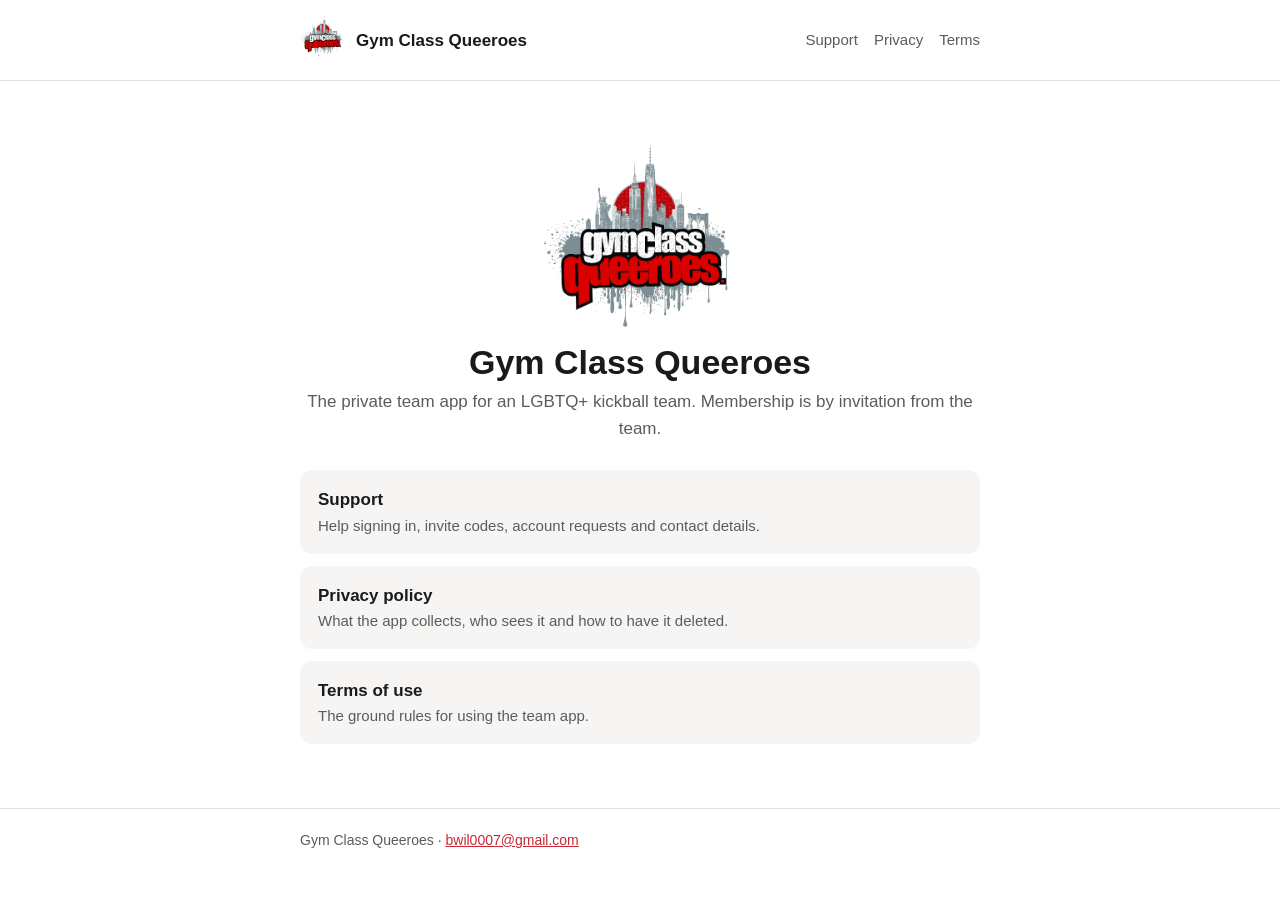
==== index.html @ 1c6af0f9 "Privacy, terms and support pages for the Gym Class Queeroes app Co-Authored-By: Claude Opus 5.5 <nor" ====
<!doctype html>
<html lang="en">
<head>
  <meta charset="utf-8">
  <meta name="viewport" content="width=device-width, initial-scale=1">
  <title>Gym Class Queeroes</title>
  <meta name="description" content="The team app for Gym Class Queeroes, an LGBTQ+ kickball team.">
  <link rel="icon" href="/logo.png">
  <link rel="stylesheet" href="/style.css">
</head>
<body>
  <header><div class="wrap">
    <a class="home" href="/"><img src="/logo.png" alt=""></a>
    <a class="home" href="/">Gym Class Queeroes</a>
    <nav><a href="/support/">Support</a><a href="/privacy/">Privacy</a><a href="/terms/">Terms</a></nav>
  </div></header>
  <main><div class="wrap hero">
    <img src="/logo.png" alt="Gym Class Queeroes logo">
    <h1>Gym Class Queeroes</h1>
    <p class="updated">The private team app for an LGBTQ+ kickball team. Membership is by invitation from the team.</p>
    <div class="cards" style="text-align:left">
      <a href="/support/">Support<span>Help signing in, invite codes, account requests and contact details.</span></a>
      <a href="/privacy/">Privacy policy<span>What the app collects, who sees it and how to have it deleted.</span></a>
      <a href="/terms/">Terms of use<span>The ground rules for using the team app.</span></a>
    </div>
  </div></main>
  <footer><div class="wrap">Gym Class Queeroes · <a href="mailto:bwil0007@gmail.com">bwil0007@gmail.com</a></div></footer>
</body>
</html>
---- style.css ----
:root {
  --brand: #c72a35;
  --bg: #ffffff;
  --surface: #f6f5f4;
  --text: #1a1a1a;
  --muted: #5c5c5c;
  --line: #e4e1de;
}
@media (prefers-color-scheme: dark) {
  :root {
    --brand: #ff6b75;
    --bg: #0f0f0f;
    --surface: #1a1a1a;
    --text: #f2f2f2;
    --muted: #a8a8a8;
    --line: #2c2c2c;
  }
}
* { box-sizing: border-box; }
body {
  margin: 0;
  background: var(--bg);
  color: var(--text);
  font: 17px/1.6 -apple-system, BlinkMacSystemFont, "Segoe UI", Roboto, sans-serif;
}
header {
  border-bottom: 1px solid var(--line);
}
header .wrap {
  display: flex;
  align-items: center;
  gap: 12px;
  padding-top: 14px;
  padding-bottom: 14px;
}
header img { width: 44px; height: 44px; }
header a.home { color: var(--text); font-weight: 700; text-decoration: none; }
nav { margin-left: auto; display: flex; gap: 16px; font-size: 15px; }
nav a { color: var(--muted); text-decoration: none; }
nav a[aria-current="page"] { color: var(--brand); font-weight: 600; }
.wrap { max-width: 720px; margin: 0 auto; padding: 0 20px; }
main { padding: 32px 0 64px; }
h1 { font-size: 34px; line-height: 1.15; margin: 0 0 6px; }
h2 { font-size: 21px; margin: 36px 0 8px; }
.updated { color: var(--muted); margin: 0 0 24px; }
a { color: var(--brand); }
ul { padding-left: 22px; }
li { margin: 4px 0; }
.note {
  background: var(--surface);
  border-radius: 12px;
  padding: 14px 18px;
  margin: 20px 0;
}
.hero { text-align: center; padding-top: 24px; }
.hero img { width: 200px; height: auto; }
.cards { display: grid; gap: 12px; margin-top: 28px; }
.cards a {
  display: block;
  background: var(--surface);
  border-radius: 12px;
  padding: 16px 18px;
  color: var(--text);
  text-decoration: none;
  font-weight: 600;
}
.cards span { display: block; color: var(--muted); font-weight: 400; font-size: 15px; }
footer { border-top: 1px solid var(--line); color: var(--muted); font-size: 14px; padding: 20px 0 40px; }
@media (max-width: 520px) {
  h1 { font-size: 28px; }
  nav { gap: 12px; }
}
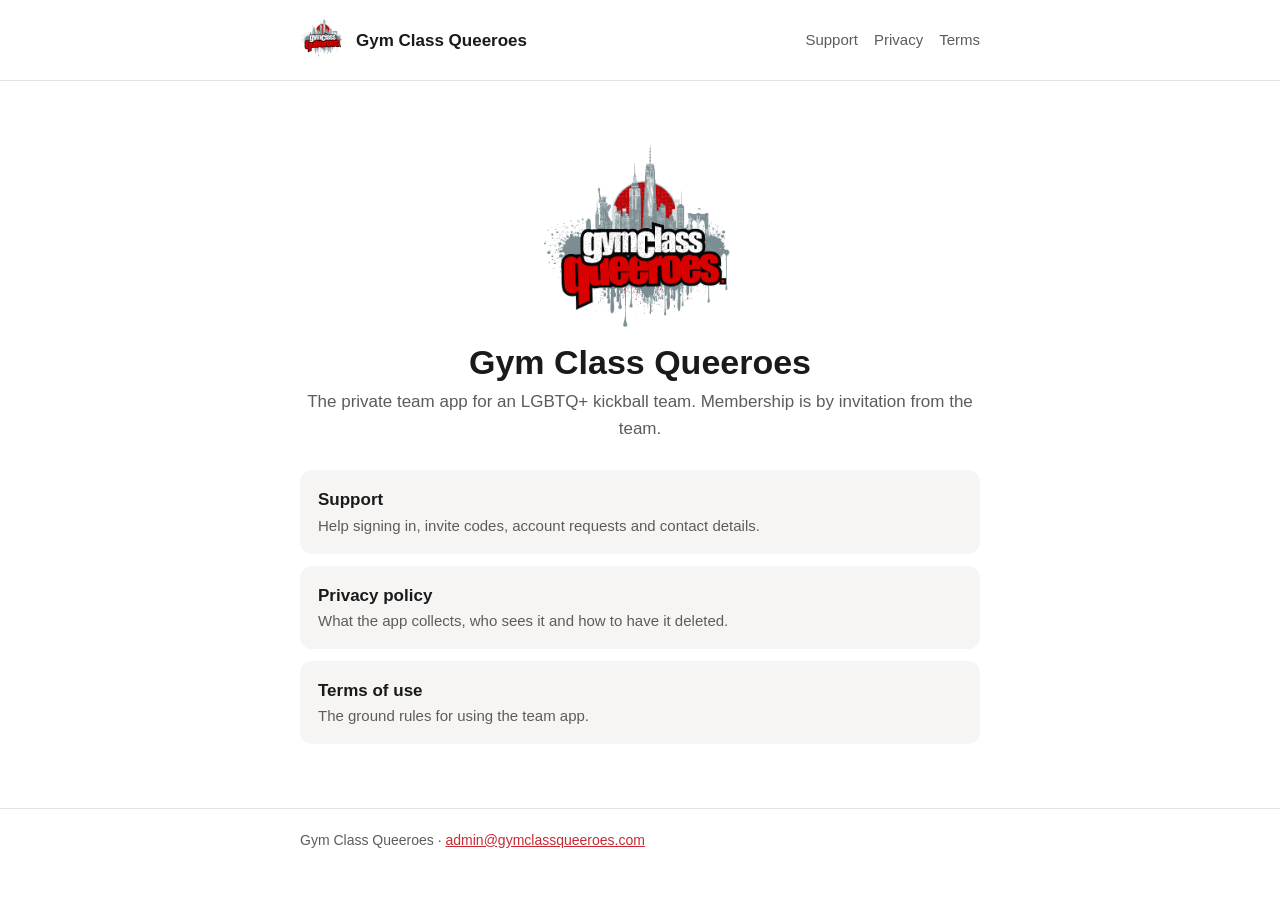
==== commit 97a368cf: "Contact the team at admin@gymclassqueeroes.com The team's own address now forwards to the admin, so " ====
--- a/index.html
+++ b/index.html
@@ -24,6 +24,6 @@
       <a href="/terms/">Terms of use<span>The ground rules for using the team app.</span></a>
     </div>
   </div></main>
-  <footer><div class="wrap">Gym Class Queeroes · <a href="mailto:bwil0007@gmail.com">bwil0007@gmail.com</a></div></footer>
+  <footer><div class="wrap">Gym Class Queeroes · <a href="mailto:admin@gymclassqueeroes.com">admin@gymclassqueeroes.com</a></div></footer>
 </body>
 </html>
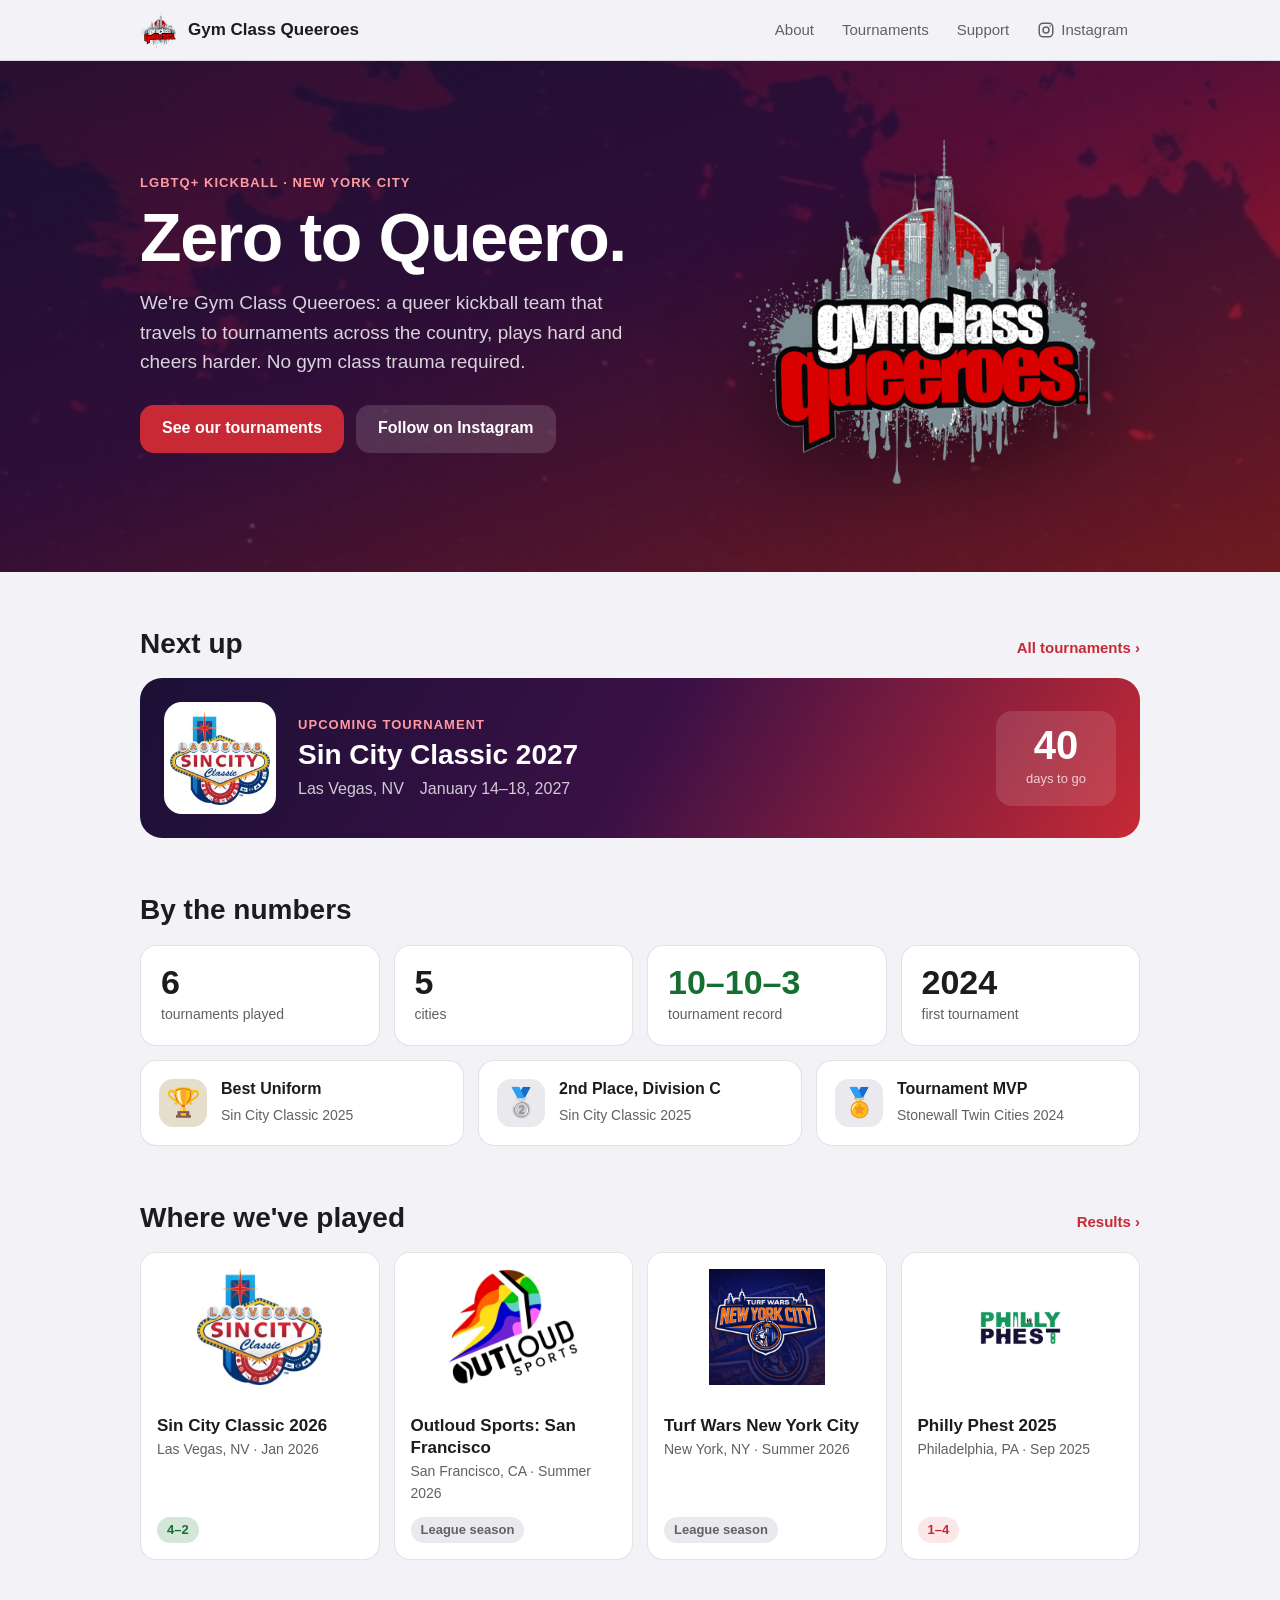
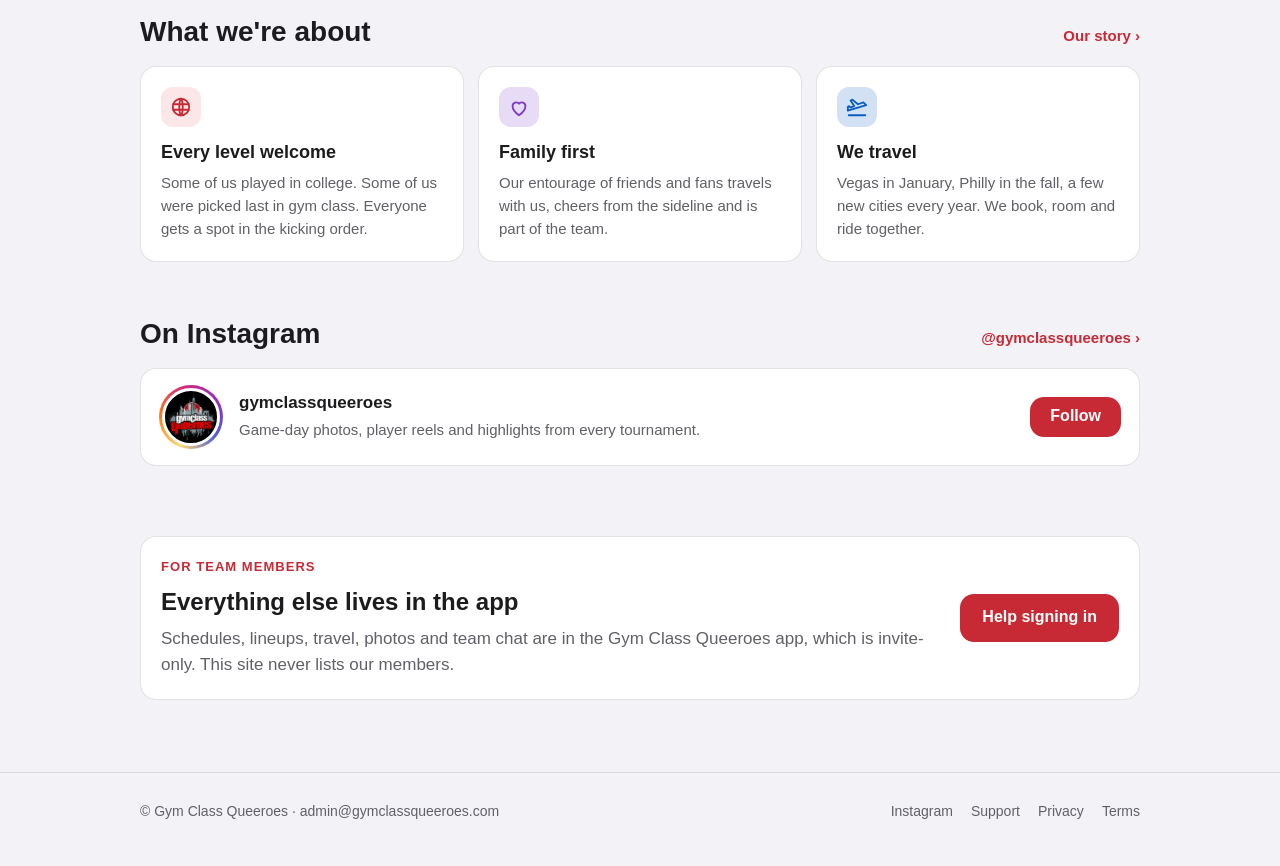
==== commit 07a61628: "Public team site: home, tournaments, about, Instagram - Home, Tournaments and About pages styled lik" ====
--- a/index.html
+++ b/index.html
@@ -4,26 +4,205 @@
   <meta charset="utf-8">
   <meta name="viewport" content="width=device-width, initial-scale=1">
   <title>Gym Class Queeroes</title>
-  <meta name="description" content="The team app for Gym Class Queeroes, an LGBTQ+ kickball team.">
+  <meta name="description" content="Gym Class Queeroes is an LGBTQ+ kickball team from New York City. Our tournaments, results and photos.">
+  <meta name="theme-color" content="#0b0b0c">
+  <meta property="og:title" content="Gym Class Queeroes">
+  <meta property="og:description" content="Gym Class Queeroes is an LGBTQ+ kickball team from New York City. Our tournaments, results and photos.">
+  <meta property="og:image" content="https://gymclassqueeroes.com/logo.png">
+  <link rel="canonical" href="https://gymclassqueeroes.com/">
   <link rel="icon" href="/logo.png">
-  <link rel="stylesheet" href="/style.css">
+  <link rel="apple-touch-icon" href="/logo.png">
+  <link rel="stylesheet" href="/style.css?v=5">
 </head>
 <body>
-  <header><div class="wrap">
-    <a class="home" href="/"><img src="/logo.png" alt=""></a>
-    <a class="home" href="/">Gym Class Queeroes</a>
-    <nav><a href="/support/">Support</a><a href="/privacy/">Privacy</a><a href="/terms/">Terms</a></nav>
+  <header class="site"><div class="wrap">
+    <a class="brand" href="/"><img src="/assets/logo-mark.png" alt=""><span>Gym Class Queeroes</span></a>
+    <nav class="main" aria-label="Main">
+      <a href="/about/">About</a><a href="/tournaments/">Tournaments</a><a href="/support/">Support</a><a class="ig-link" href="https://www.instagram.com/gymclassqueeroes/" aria-label="Instagram"><svg class="ig" viewBox="0 0 24 24" fill="none" stroke="currentColor" stroke-width="2" aria-hidden="true"><rect x="3" y="3" width="18" height="18" rx="5"/><circle cx="12" cy="12" r="4"/><circle cx="17.5" cy="6.5" r="1" fill="currentColor" stroke="none"/></svg><span>Instagram</span></a>
+    </nav>
   </div></header>
-  <main><div class="wrap hero">
-    <img src="/logo.png" alt="Gym Class Queeroes logo">
-    <h1>Gym Class Queeroes</h1>
-    <p class="updated">The private team app for an LGBTQ+ kickball team. Membership is by invitation from the team.</p>
-    <div class="cards" style="text-align:left">
-      <a href="/support/">Support<span>Help signing in, invite codes, account requests and contact details.</span></a>
-      <a href="/privacy/">Privacy policy<span>What the app collects, who sees it and how to have it deleted.</span></a>
-      <a href="/terms/">Terms of use<span>The ground rules for using the team app.</span></a>
+
+  <main>
+    <section class="hero">
+      <div class="wrap">
+        <div>
+          <div class="eyebrow">LGBTQ+ kickball · New York City</div>
+          <h1>Zero to Queero.</h1>
+          <p class="lede">We're Gym Class Queeroes: a queer kickball team that travels to tournaments across the country, plays hard and cheers harder. No gym class trauma required.</p>
+          <div class="actions">
+            <a class="btn primary" href="/tournaments/">See our tournaments</a>
+            <a class="btn ghost" href="https://www.instagram.com/gymclassqueeroes/">Follow on Instagram</a>
+          </div>
+        </div>
+        <img class="mark" src="/assets/logo-mark.png" alt="Gym Class Queeroes logo">
+      </div>
+    </section>
+
+    <div class="wrap">
+      <section class="block">
+        <div class="section-title"><h2>Next up</h2><a href="/tournaments/">All tournaments ›</a></div>
+        <a class="next-up" href="/tournaments/sin-city-classic-2027/">
+          <img class="logo" src="/assets/tournaments/sin-city-classic.jpg" alt="Sin City Classic logo">
+          <div>
+            <div class="label">Upcoming tournament</div>
+            <h3>Sin City Classic 2027</h3>
+            <div class="meta"><span>Las Vegas, NV</span><span>January 14–18, 2027</span></div>
+          </div>
+          <div class="countdown" data-start="2027-01-14"><b>51</b><span>days to go</span></div>
+        </a>
+      </section>
+
+      <section class="block">
+        <div class="section-title"><h2>By the numbers</h2></div>
+        <div class="stats">
+          <div class="stat"><b>6</b><span>tournaments played</span></div>
+          <div class="stat"><b>5</b><span>cities</span></div>
+          <div class="stat"><b class="win">10–10–3</b><span>tournament record</span></div>
+          <div class="stat"><b>2024</b><span>first tournament</span></div>
+        </div>
+        <div class="trophies">
+          <div class="trophy gold"><span class="medal">🏆</span><div><b>Best Uniform</b><span>Sin City Classic 2025</span></div></div>
+          <div class="trophy silver"><span class="medal">🥈</span><div><b>2nd Place, Division C</b><span>Sin City Classic 2025</span></div></div>
+          <div class="trophy"><span class="medal">🏅</span><div><b>Tournament MVP</b><span>Stonewall Twin Cities 2024</span></div></div>
+        </div>
+      </section>
+
+      <section class="block">
+        <div class="section-title"><h2>Where we've played</h2><a href="/tournaments/">Results ›</a></div>
+        <div class="tiles">
+          <a class="tile" href="/tournaments/sin-city-classic-2026/">
+            <div class="art"><img src="/assets/tournaments/sin-city-classic.jpg" alt=""></div>
+            <div class="body"><h3>Sin City Classic 2026</h3><span class="where">Las Vegas, NV · Jan 2026</span>
+              <div class="foot"><span class="chip good">4–2</span></div></div>
+          </a>
+          <a class="tile" href="/tournaments/outloud-sports-san-francisco/">
+            <div class="art"><img src="/assets/tournaments/outloud-sports-san-francisco.jpg" alt=""></div>
+            <div class="body"><h3>Outloud Sports: San Francisco</h3><span class="where">San Francisco, CA · Summer 2026</span>
+              <div class="foot"><span class="chip">League season</span></div></div>
+          </a>
+          <a class="tile" href="/tournaments/turf-wars-new-york-city/">
+            <div class="art"><img src="/assets/tournaments/turf-wars-new-york-city.jpg" alt=""></div>
+            <div class="body"><h3>Turf Wars New York City</h3><span class="where">New York, NY · Summer 2026</span>
+              <div class="foot"><span class="chip">League season</span></div></div>
+          </a>
+          <a class="tile" href="/tournaments/philly-phest-2025/">
+            <div class="art"><img src="/assets/tournaments/philly-phest-2025.jpg" alt=""></div>
+            <div class="body"><h3>Philly Phest 2025</h3><span class="where">Philadelphia, PA · Sep 2025</span>
+              <div class="foot"><span class="chip record">1–4</span></div></div>
+          </a>
+        </div>
+      </section>
+
+      <section class="block">
+        <div class="section-title"><h2>What we're about</h2><a href="/about/">Our story ›</a></div>
+        <div class="grid three">
+          <div class="card feature">
+            <div class="icon"><svg viewBox="0 0 24 24" fill="none" stroke="currentColor" stroke-width="2" stroke-linecap="round" stroke-linejoin="round"><circle cx="12" cy="12" r="9"/><path d="M3.5 9h17M3.5 15h17M12 3c2.5 3 2.5 15 0 18M12 3c-2.5 3-2.5 15 0 18"/></svg></div>
+            <h3>Every level welcome</h3>
+            <p>Some of us played in college. Some of us were picked last in gym class. Everyone gets a spot in the kicking order.</p>
+          </div>
+          <div class="card feature purple">
+            <div class="icon"><svg viewBox="0 0 24 24" fill="none" stroke="currentColor" stroke-width="2" stroke-linecap="round" stroke-linejoin="round"><path d="M12 21s-7-4.5-7-10a4 4 0 0 1 7-2.6A4 4 0 0 1 19 11c0 5.5-7 10-7 10z"/></svg></div>
+            <h3>Family first</h3>
+            <p>Our entourage of friends and fans travels with us, cheers from the sideline and is part of the team.</p>
+          </div>
+          <div class="card feature blue">
+            <div class="icon"><svg viewBox="0 0 24 24" fill="none" stroke="currentColor" stroke-width="2" stroke-linecap="round" stroke-linejoin="round"><path d="M2 16l20-6-3-3-6 2-6-5-2 1 4 6-4 1.5-2-1.5-1 1z"/><path d="M3 21h18"/></svg></div>
+            <h3>We travel</h3>
+            <p>Vegas in January, Philly in the fall, a few new cities every year. We book, room and ride together.</p>
+          </div>
+        </div>
+      </section>
+
+      <section class="block" id="instagram">
+        <div class="section-title"><h2>On Instagram</h2><a href="https://www.instagram.com/gymclassqueeroes/">@gymclassqueeroes ›</a></div>
+        <a class="ig-card" href="https://www.instagram.com/gymclassqueeroes/">
+          <span class="ring"><img src="/assets/logo-mark.png" alt=""></span>
+          <span class="who"><b>gymclassqueeroes</b><span>Game-day photos, player reels and highlights from every tournament.</span></span>
+          <span class="btn primary">Follow</span>
+        </a>
+        <div class="ig-feed" id="ig-feed" hidden></div>
+      </section>
+
+      <section class="block">
+        <div class="card members">
+          <div>
+            <div class="eyebrow">For team members</div>
+            <h2>Everything else lives in the app</h2>
+            <p>Schedules, lineups, travel, photos and team chat are in the Gym Class Queeroes app, which is invite-only. This site never lists our members.</p>
+          </div>
+          <div class="actions">
+            <a class="btn primary" href="/support/">Help signing in</a>
+          </div>
+        </div>
+      </section>
     </div>
-  </div></main>
-  <footer><div class="wrap">Gym Class Queeroes · <a href="mailto:admin@gymclassqueeroes.com">admin@gymclassqueeroes.com</a></div></footer>
+  </main>
+
+  <footer class="site"><div class="wrap">
+    <span>© Gym Class Queeroes · <a href="mailto:admin@gymclassqueeroes.com">admin@gymclassqueeroes.com</a></span>
+    <nav aria-label="Legal"><a href="https://www.instagram.com/gymclassqueeroes/">Instagram</a><a href="/support/">Support</a><a href="/privacy/">Privacy</a><a href="/terms/">Terms</a></nav>
+  </div></footer>
+
+  <script>
+    // The newest Instagram posts, copied into the site once a day (data/instagram.json). If the
+    // file can't be read, the section shows only the Follow card.
+    (function () {
+      var feed = document.getElementById("ig-feed");
+      var badge = {
+        carousel: '<svg viewBox="0 0 24 24" fill="currentColor" aria-label="Several photos"><path d="M7 3h11a3 3 0 0 1 3 3v11a1 1 0 0 1-2 0V6a1 1 0 0 0-1-1H7a1 1 0 0 1 0-2zm-2 4h10a2 2 0 0 1 2 2v10a2 2 0 0 1-2 2H5a2 2 0 0 1-2-2V9a2 2 0 0 1 2-2z"/></svg>',
+        video: '<svg viewBox="0 0 24 24" fill="currentColor" aria-label="Video"><path d="M8 5.5v13a1 1 0 0 0 1.5.86l10.6-6.5a1 1 0 0 0 0-1.72L9.5 4.64A1 1 0 0 0 8 5.5z"/></svg>'
+      };
+      function when(iso) {
+        var d = new Date(iso);
+        return isNaN(d) ? "" : d.toLocaleDateString("en-US", { month: "short", day: "numeric", year: "numeric", timeZone: "America/New_York" });
+      }
+      fetch("/data/instagram.json", { cache: "no-cache" })
+        .then(function (r) { if (!r.ok) throw new Error(r.status); return r.json(); })
+        .then(function (data) {
+          var posts = (data.posts || []).filter(function (p) {
+            return /^https:\/\/www\.instagram\.com\//.test(p.permalink) && p.image;
+          }).slice(0, 6);
+          if (!posts.length) return;
+          posts.forEach(function (p) {
+            var a = document.createElement("a");
+            a.className = "ig-post";
+            a.href = p.permalink;
+            a.target = "_blank";
+            a.rel = "noopener";
+            var img = document.createElement("img");
+            img.src = p.image;
+            img.alt = p.alt || "Post by Gym Class Queeroes";
+            img.loading = "lazy";
+            img.decoding = "async";
+            img.width = p.width || 640;
+            img.height = p.height || 640;
+            img.onerror = function () { a.remove(); };
+            a.appendChild(img);
+            if (badge[p.type]) {
+              var b = document.createElement("span");
+              b.className = "badge";
+              b.innerHTML = badge[p.type];
+              a.appendChild(b);
+            }
+            var cap = document.createElement("span");
+            cap.className = "cap";
+            var date = document.createElement("b");
+            date.textContent = (p.is_reel ? "Reel · " : "") + when(p.timestamp);
+            cap.appendChild(date);
+            if (p.caption) {
+              var text = document.createElement("span");
+              text.textContent = p.caption;
+              cap.appendChild(text);
+            }
+            a.appendChild(cap);
+            feed.appendChild(a);
+          });
+          feed.hidden = false;
+        })
+        .catch(function () {});
+    })();
+  </script>
+  <script src="/countdown.js"></script>
 </body>
 </html>
--- a/style.css
+++ b/style.css
@@ -1,72 +1,330 @@
+/* Gym Class Queeroes public site. Colors and type follow the app (GCQTheme): dark by default,
+   light when the visitor's device asks for it. */
 :root {
-  --brand: #c72a35;
-  --bg: #ffffff;
-  --surface: #f6f5f4;
-  --text: #1a1a1a;
-  --muted: #5c5c5c;
-  --line: #e4e1de;
-}
-@media (prefers-color-scheme: dark) {
+  --brand: #e63946;
+  --brand-deep: #c72a35;
+  --brand-deeper: #b22231;
+  --brand-text: #ff6b75;
+  --hero-night: #1b1035;
+  --hero-plum: #3a1046;
+  --bg: #0b0b0c;
+  --s1: #161618;
+  --s2: #1f1f22;
+  --s3: #2a2a2e;
+  --text: #ffffff;
+  --muted: #a4a4ab;
+  --faint: #8e8e95;
+  --line: rgba(255, 255, 255, 0.1);
+  --tint: rgba(230, 57, 70, 0.18);
+  --green: #30d158;
+  --gold: #ffd60a;
+  --blue: #4da3ff;
+  --purple: #c77dff;
+  --radius: 16px;
+  color-scheme: dark;
+}
+@media (prefers-color-scheme: light) {
   :root {
-    --brand: #ff6b75;
-    --bg: #0f0f0f;
-    --surface: #1a1a1a;
-    --text: #f2f2f2;
-    --muted: #a8a8a8;
-    --line: #2c2c2c;
+    --brand-text: #c72a35;
+    --bg: #f2f2f7;
+    --s1: #ffffff;
+    --s2: #e9e9ee;
+    --s3: #dedee3;
+    --text: #1c1c1e;
+    --muted: #606066;
+    --faint: #67676d;
+    --line: rgba(60, 60, 67, 0.14);
+    --tint: rgba(230, 57, 70, 0.12);
+    --green: #156f31;
+    --gold: #7d5b00;
+    --blue: #0a5dc1;
+    --purple: #7e3bc9;
+    color-scheme: light;
   }
 }
+
 * { box-sizing: border-box; }
+html { -webkit-text-size-adjust: 100%; }
 body {
   margin: 0;
   background: var(--bg);
   color: var(--text);
-  font: 17px/1.6 -apple-system, BlinkMacSystemFont, "Segoe UI", Roboto, sans-serif;
-}
-header {
+  font: 17px/1.55 -apple-system, BlinkMacSystemFont, "SF Pro Text", "Segoe UI", Roboto, sans-serif;
+  -webkit-font-smoothing: antialiased;
+}
+img { max-width: 100%; }
+a { color: var(--brand-text); }
+.wrap { max-width: 1040px; margin: 0 auto; padding: 0 20px; }
+.narrow { max-width: 720px; }
+
+/* Header: frosted bar like the app's tab bar */
+header.site {
+  position: sticky; top: 0; z-index: 10;
+  background: color-mix(in srgb, var(--bg) 82%, transparent);
+  -webkit-backdrop-filter: saturate(180%) blur(20px);
+  backdrop-filter: saturate(180%) blur(20px);
   border-bottom: 1px solid var(--line);
 }
-header .wrap {
-  display: flex;
-  align-items: center;
-  gap: 12px;
-  padding-top: 14px;
-  padding-bottom: 14px;
-}
-header img { width: 44px; height: 44px; }
-header a.home { color: var(--text); font-weight: 700; text-decoration: none; }
-nav { margin-left: auto; display: flex; gap: 16px; font-size: 15px; }
-nav a { color: var(--muted); text-decoration: none; }
-nav a[aria-current="page"] { color: var(--brand); font-weight: 600; }
-.wrap { max-width: 720px; margin: 0 auto; padding: 0 20px; }
-main { padding: 32px 0 64px; }
-h1 { font-size: 34px; line-height: 1.15; margin: 0 0 6px; }
-h2 { font-size: 21px; margin: 36px 0 8px; }
+header.site .wrap { display: flex; align-items: center; gap: 10px; height: 60px; }
+.brand { display: flex; align-items: center; gap: 10px; color: var(--text); text-decoration: none; font-weight: 700; font-size: 17px; white-space: nowrap; }
+.brand img { width: 38px; height: 38px; object-fit: contain; }
+nav.main { margin-left: auto; display: flex; gap: 4px; }
+nav.main a {
+  color: var(--muted); text-decoration: none; font-size: 15px; font-weight: 500;
+  padding: 7px 12px; border-radius: 999px;
+}
+nav.main a:hover { color: var(--text); background: var(--s2); }
+nav.main a[aria-current="page"] { color: var(--text); background: var(--s2); font-weight: 600; }
+
+main { padding: 0 0 72px; }
+
+/* Buttons: the app's PrimaryButton and its neutral twin */
+.btn {
+  display: inline-flex; align-items: center; justify-content: center; gap: 8px;
+  min-height: 48px; padding: 0 22px; border-radius: 14px;
+  font-weight: 600; font-size: 16px; text-decoration: none; white-space: nowrap;
+}
+.btn.primary { background: var(--brand-deep); color: #fff; }
+.btn.primary:hover { background: var(--brand-deeper); }
+.btn.ghost { background: rgba(255, 255, 255, 0.14); color: #fff; }
+.btn.ghost:hover { background: rgba(255, 255, 255, 0.22); }
+.btn.neutral { background: var(--s2); color: var(--text); }
+
+/* Hero: splatter art under the Tourney banner's gradient, dark in both modes */
+.hero {
+  position: relative; overflow: hidden; color: #fff;
+  background:
+    linear-gradient(160deg, rgba(27, 16, 53, 0.92) 0%, rgba(58, 16, 70, 0.78) 45%, rgba(199, 42, 53, 0.55) 100%),
+    url("/assets/splatter.jpg") center 30% / cover no-repeat,
+    var(--hero-night);
+}
+.hero .wrap { display: grid; grid-template-columns: 1.25fr 1fr; gap: 32px; align-items: center; padding-top: 64px; padding-bottom: 72px; }
+.hero .eyebrow { color: #ff9aa1; }
+.hero h1 { font-size: clamp(40px, 6.4vw, 68px); line-height: 1.02; letter-spacing: -0.02em; font-weight: 800; margin: 10px 0 16px; }
+.hero p.lede { font-size: 19px; color: rgba(255, 255, 255, 0.82); max-width: 520px; margin: 0 0 28px; }
+.hero .actions { display: flex; flex-wrap: wrap; gap: 12px; }
+.hero .mark { justify-self: center; width: min(380px, 100%); filter: drop-shadow(0 24px 48px rgba(0, 0, 0, 0.5)); }
+
+.eyebrow { font-size: 13px; font-weight: 700; letter-spacing: 0.08em; text-transform: uppercase; color: var(--brand-text); }
+
+/* Page header for inner pages */
+.page-head { padding: 48px 0 8px; }
+.page-head h1 { font-size: clamp(34px, 5vw, 48px); line-height: 1.08; letter-spacing: -0.01em; margin: 8px 0 10px; font-weight: 800; }
+.page-head p { color: var(--muted); font-size: 19px; margin: 0; max-width: 620px; }
+
+section.block { padding-top: 56px; }
+.section-title { display: flex; align-items: baseline; justify-content: space-between; gap: 16px; margin-bottom: 18px; }
+.section-title h2 { font-size: 28px; line-height: 1.15; margin: 0; font-weight: 700; }
+.section-title a { font-size: 15px; font-weight: 600; text-decoration: none; white-space: nowrap; }
+
+/* Cards */
+.card { background: var(--s1); border: 1px solid var(--line); border-radius: var(--radius); padding: 20px; }
+.grid { display: grid; gap: 14px; }
+.grid.three { grid-template-columns: repeat(3, 1fr); }
+.grid.two { grid-template-columns: repeat(2, 1fr); }
+
+/* Next up: the app's tournament banner */
+.next-up {
+  position: relative; overflow: hidden; color: #fff; border-radius: 22px;
+  background: linear-gradient(120deg, var(--hero-night) 0%, var(--hero-plum) 50%, var(--brand-deep) 100%);
+  display: grid; grid-template-columns: 112px 1fr auto; gap: 22px; align-items: center; padding: 24px;
+}
+.next-up .logo { width: 112px; height: 112px; border-radius: 18px; background: #fff; object-fit: contain; padding: 6px; }
+.next-up .label { font-size: 13px; font-weight: 700; letter-spacing: 0.08em; text-transform: uppercase; color: #ff9aa1; }
+.next-up h3 { font-size: 28px; line-height: 1.15; margin: 4px 0 6px; }
+.next-up .meta { color: rgba(255, 255, 255, 0.78); font-size: 16px; display: flex; flex-wrap: wrap; gap: 4px 16px; }
+.countdown { text-align: center; background: rgba(255, 255, 255, 0.12); border-radius: 16px; padding: 14px 20px; min-width: 120px; }
+.countdown b { display: block; font-size: 40px; line-height: 1; font-variant-numeric: tabular-nums; }
+.countdown span { font-size: 13px; color: rgba(255, 255, 255, 0.75); }
+
+/* Stats strip */
+.stats { display: grid; grid-template-columns: repeat(4, 1fr); gap: 14px; }
+.stat { background: var(--s1); border: 1px solid var(--line); border-radius: var(--radius); padding: 18px 20px; }
+.stat b { display: block; font-size: 34px; line-height: 1.1; font-weight: 800; font-variant-numeric: tabular-nums; }
+.stat span { color: var(--muted); font-size: 14px; }
+.stat b.win { color: var(--green); }
+
+/* Tournament tiles */
+.tiles { display: grid; grid-template-columns: repeat(auto-fill, minmax(220px, 1fr)); gap: 14px; }
+.tile { background: var(--s1); border: 1px solid var(--line); border-radius: var(--radius); overflow: hidden; color: var(--text); text-decoration: none; display: flex; flex-direction: column; }
+.tile .art { aspect-ratio: 16 / 10; background: #fff; display: grid; place-items: center; }
+.tile .art { position: relative; }
+.tile .art img { position: absolute; inset: 11% 15%; width: 70%; height: 78%; object-fit: contain; }
+.tile .body { padding: 14px 16px 16px; display: flex; flex-direction: column; gap: 2px; flex: 1; }
+.tile h3 { font-size: 17px; margin: 0; line-height: 1.3; }
+.tile .where { color: var(--muted); font-size: 14px; }
+.tile .foot { margin-top: auto; padding-top: 10px; display: flex; gap: 8px; align-items: center; flex-wrap: wrap; }
+
+.chip { display: inline-flex; align-items: center; gap: 6px; height: 26px; padding: 0 10px; border-radius: 999px; font-size: 13px; font-weight: 600; background: var(--s2); color: var(--muted); }
+.chip.record { background: var(--tint); color: var(--brand-text); font-variant-numeric: tabular-nums; }
+.chip.good { background: color-mix(in srgb, var(--green) 18%, transparent); color: var(--green); }
+.chip.soon { background: color-mix(in srgb, var(--gold) 20%, transparent); color: var(--gold); }
+
+/* Feature cards with icons */
+.feature .icon { width: 40px; height: 40px; border-radius: 12px; display: grid; place-items: center; background: var(--tint); color: var(--brand-text); margin-bottom: 12px; }
+.feature .icon svg { width: 22px; height: 22px; }
+.feature h3 { margin: 0 0 4px; font-size: 18px; }
+.feature p { margin: 0; color: var(--muted); font-size: 15px; }
+.feature.blue .icon { background: color-mix(in srgb, var(--blue) 18%, transparent); color: var(--blue); }
+.feature.purple .icon { background: color-mix(in srgb, var(--purple) 18%, transparent); color: var(--purple); }
+.feature.green .icon { background: color-mix(in srgb, var(--green) 18%, transparent); color: var(--green); }
+
+/* Instagram link in the header */
+nav.main a.ig-link { display: inline-flex; align-items: center; gap: 6px; }
+nav.main svg.ig { width: 18px; height: 18px; }
+
+/* Trophy case, from the team's Instagram bio */
+.trophies { display: grid; grid-template-columns: repeat(3, 1fr); gap: 14px; margin-top: 14px; }
+.trophy { display: flex; gap: 14px; align-items: center; background: var(--s1); border: 1px solid var(--line); border-radius: var(--radius); padding: 16px 18px; }
+.trophy .medal { font-size: 28px; width: 48px; height: 48px; border-radius: 14px; display: grid; place-items: center; background: var(--s2); flex: none; }
+.trophy.gold .medal { background: color-mix(in srgb, var(--gold) 20%, transparent); }
+.trophy b { display: block; font-size: 16px; }
+.trophy span:not(.medal) { color: var(--muted); font-size: 14px; }
+
+/* Instagram: follow card plus embedded posts */
+.ig-card {
+  display: flex; align-items: center; gap: 16px; padding: 16px 18px; margin-bottom: 14px;
+  background: var(--s1); border: 1px solid var(--line); border-radius: var(--radius);
+  color: var(--text); text-decoration: none;
+}
+.ig-card .ring { flex: none; width: 64px; height: 64px; border-radius: 50%; padding: 3px; background: conic-gradient(from 200deg, #feda75, #fa7e1e, #d62976, #962fbf, #4f5bd5, #feda75); }
+.ig-card .ring img { width: 100%; height: 100%; border-radius: 50%; object-fit: contain; background: #000; border: 3px solid var(--s1); }
+.ig-card .who { flex: 1; min-width: 0; }
+.ig-card .who b { display: block; font-size: 17px; overflow-wrap: anywhere; }
+.ig-card .who span { color: var(--muted); font-size: 15px; }
+.ig-card .btn { min-height: 40px; padding: 0 20px; }
+.ig-feed { display: grid; grid-template-columns: repeat(3, minmax(0, 1fr)); gap: 6px; border-radius: var(--radius); overflow: hidden; }
+.ig-feed[hidden] { display: none; }
+.ig-post { position: relative; display: block; aspect-ratio: 1; background: var(--s2); overflow: hidden; color: #fff; text-decoration: none; }
+.ig-post img { width: 100%; height: 100%; object-fit: cover; display: block; transition: transform 0.4s ease; }
+.ig-post .badge { position: absolute; top: 10px; right: 10px; width: 22px; height: 22px; filter: drop-shadow(0 1px 3px rgba(0, 0, 0, 0.6)); }
+.ig-post .badge svg { width: 100%; height: 100%; }
+.ig-post .cap {
+  position: absolute; inset: auto 0 0 0; padding: 40px 14px 12px; display: flex; flex-direction: column; gap: 2px;
+  background: linear-gradient(transparent, rgba(0, 0, 0, 0.78)); font-size: 14px; line-height: 1.35;
+  opacity: 0; transform: translateY(8px); transition: opacity 0.2s ease, transform 0.2s ease;
+}
+.ig-post .cap b { font-size: 12px; font-weight: 600; letter-spacing: 0.04em; text-transform: uppercase; color: rgba(255, 255, 255, 0.8); }
+.ig-post .cap span { display: -webkit-box; -webkit-line-clamp: 3; -webkit-box-orient: vertical; overflow: hidden; }
+.ig-post:hover img, .ig-post:focus-visible img { transform: scale(1.04); }
+.ig-post:hover .cap, .ig-post:focus-visible .cap { opacity: 1; transform: none; }
+
+/* Placeholder for copy that isn't written yet */
+.placeholder { border: 2px dashed var(--line); border-radius: var(--radius); padding: 28px; text-align: center; color: var(--muted); }
+.placeholder b { display: block; color: var(--text); font-size: 18px; margin-bottom: 4px; }
+
+/* Members band */
+.members { display: grid; grid-template-columns: 1fr auto; gap: 24px; align-items: center; }
+.members h2 { margin: 6px 0 6px; font-size: 24px; }
+.members p { margin: 0; color: var(--muted); }
+.members .actions { display: flex; gap: 10px; flex-wrap: wrap; }
+
+/* Tournament list rows */
+.list { background: var(--s1); border: 1px solid var(--line); border-radius: var(--radius); overflow: hidden; }
+.row { display: grid; grid-template-columns: 64px 1fr auto; gap: 16px; align-items: center; padding: 14px 18px; }
+.row + .row { border-top: 1px solid var(--line); }
+.row img { width: 64px; height: 64px; border-radius: 12px; object-fit: contain; background: #fff; padding: 4px; }
+.row h3 { margin: 0; font-size: 17px; }
+.row .where { color: var(--muted); font-size: 14px; }
+.row .right { text-align: right; display: flex; flex-direction: column; align-items: flex-end; gap: 4px; }
+.row .games { color: var(--faint); font-size: 13px; }
+.year { font-size: 13px; font-weight: 700; letter-spacing: 0.08em; color: var(--faint); margin: 28px 0 10px; }
+
+/* FAQ */
+details { background: var(--s1); border: 1px solid var(--line); border-radius: 14px; padding: 0 18px; }
+details + details { margin-top: 10px; }
+summary { cursor: pointer; list-style: none; padding: 16px 0; font-weight: 600; display: flex; justify-content: space-between; gap: 16px; }
+summary::-webkit-details-marker { display: none; }
+summary::after { content: "+"; color: var(--faint); font-weight: 400; font-size: 22px; line-height: 1; }
+details[open] summary::after { content: "–"; }
+details p { margin: 0 0 16px; color: var(--muted); }
+
+.prose p { color: var(--muted); font-size: 17px; }
+.prose p strong { color: var(--text); }
+
+/* Legal and support pages keep their own simple layout */
+.doc { padding-top: 40px; }
+.doc h1 { font-size: 34px; line-height: 1.15; margin: 0 0 6px; }
+.doc h2 { font-size: 21px; margin: 36px 0 8px; }
 .updated { color: var(--muted); margin: 0 0 24px; }
-a { color: var(--brand); }
-ul { padding-left: 22px; }
-li { margin: 4px 0; }
-.note {
-  background: var(--surface);
-  border-radius: 12px;
-  padding: 14px 18px;
-  margin: 20px 0;
-}
-.hero { text-align: center; padding-top: 24px; }
-.hero img { width: 200px; height: auto; }
-.cards { display: grid; gap: 12px; margin-top: 28px; }
-.cards a {
-  display: block;
-  background: var(--surface);
-  border-radius: 12px;
-  padding: 16px 18px;
-  color: var(--text);
-  text-decoration: none;
-  font-weight: 600;
-}
-.cards span { display: block; color: var(--muted); font-weight: 400; font-size: 15px; }
-footer { border-top: 1px solid var(--line); color: var(--muted); font-size: 14px; padding: 20px 0 40px; }
-@media (max-width: 520px) {
-  h1 { font-size: 28px; }
-  nav { gap: 12px; }
-}
+.doc ul { padding-left: 22px; }
+.doc li { margin: 4px 0; }
+.note { background: var(--s1); border: 1px solid var(--line); border-radius: 14px; padding: 14px 18px; margin: 20px 0; }
+
+/* Footer: the Apple-required pages live here on every page */
+footer.site { border-top: 1px solid var(--line); color: var(--muted); font-size: 14px; padding: 28px 0 44px; }
+footer.site .wrap { display: flex; flex-wrap: wrap; gap: 12px 24px; align-items: center; justify-content: space-between; }
+footer.site nav { display: flex; gap: 18px; flex-wrap: wrap; }
+footer.site a { color: var(--muted); text-decoration: none; }
+footer.site a:hover { color: var(--text); }
+
+@media (max-width: 860px) {
+  .hero .wrap { grid-template-columns: 1fr; padding-top: 40px; padding-bottom: 48px; }
+  .hero .mark { order: -1; width: 200px; justify-self: start; }
+  .grid.three { grid-template-columns: 1fr; }
+  .stats { grid-template-columns: repeat(2, 1fr); }
+  .trophies { grid-template-columns: 1fr; }
+  .next-up { grid-template-columns: 80px 1fr; }
+  .next-up .logo { width: 80px; height: 80px; }
+  .next-up .countdown { grid-column: 1 / -1; display: flex; align-items: baseline; justify-content: center; gap: 8px; }
+  .next-up .countdown b { display: inline; font-size: 28px; }
+  .members { grid-template-columns: 1fr; }
+}
+@media (max-width: 560px) {
+  .wrap { padding: 0 16px; }
+  .brand span { display: none; }
+  nav.main a.ig-link span { display: none; }
+  .ig-feed { gap: 3px; }
+  .ig-post .cap { display: none; }
+  .ig-card .who span { display: none; }
+  nav.main a { padding: 7px 10px; font-size: 14px; }
+  .grid.two { grid-template-columns: 1fr; }
+  .next-up h3 { font-size: 22px; }
+  .row { grid-template-columns: 48px 1fr; }
+  .row img { width: 48px; height: 48px; }
+  .row .right { grid-column: 2; align-items: flex-start; flex-direction: row; }
+  .section-title h2 { font-size: 24px; }
+}
+
+/* Awards under a tournament row */
+.row .honors { grid-column: 2 / -1; display: flex; gap: 8px; flex-wrap: wrap; margin-top: -4px; }
+
+/* Tournament pages */
+.crumbs { padding-top: 24px; }
+.crumbs a { font-size: 15px; font-weight: 600; text-decoration: none; }
+.t-head { display: grid; grid-template-columns: 132px 1fr; gap: 24px; align-items: center; padding: 20px 0 0; }
+.t-head .logo { width: 132px; height: 132px; border-radius: 22px; background: #fff; object-fit: contain; padding: 8px; }
+.t-head h1 { font-size: clamp(30px, 4.6vw, 44px); line-height: 1.08; margin: 6px 0 6px; font-weight: 800; }
+.t-head .meta { color: var(--muted); display: flex; flex-wrap: wrap; gap: 4px 16px; font-size: 16px; }
+.t-head p { margin: 10px 0 0; max-width: 620px; font-size: 17px; }
+.stat b.small { font-size: 22px; line-height: 1.25; padding: 6px 0 3px; }
+.games-list .game { display: flex; align-items: center; justify-content: space-between; gap: 12px; padding: 14px 18px; }
+.games-list .game + .game { border-top: 1px solid var(--line); }
+.game .vs { color: var(--faint); font-size: 14px; }
+.game b { font-weight: 600; }
+.game .round { display: block; color: var(--muted); font-size: 13px; }
+.game .round.br { color: var(--gold); font-weight: 600; }
+.game .chip { flex: none; font-variant-numeric: tabular-nums; }
+.muted-note { color: var(--muted); font-size: 15px; margin: 8px 0 0; }
+.pager { display: grid; grid-template-columns: 1fr 1fr; gap: 14px; padding-top: 40px; }
+.pager a { background: var(--s1); border: 1px solid var(--line); border-radius: var(--radius); padding: 14px 18px; text-decoration: none; color: var(--text); }
+.pager a:hover { background: var(--s2); }
+.pager span { display: block; color: var(--muted); font-size: 13px; }
+.pager .prev span::before { content: "‹ "; }
+.pager .next { text-align: right; }
+.pager .next span::after { content: " ›"; }
+a.row { color: var(--text); text-decoration: none; }
+a.row:hover { background: var(--s2); }
+a.next-up { text-decoration: none; }
+
+/* Not found */
+.lost { text-align: center; padding: 72px 0 24px; }
+.lost img { width: 160px; }
+.lost h1 { font-size: clamp(34px, 5vw, 48px); margin: 16px 0 8px; }
+.lost p { color: var(--muted); margin: 0 0 24px; }
+
+@media (max-width: 560px) {
+  .t-head { grid-template-columns: 84px 1fr; gap: 16px; align-items: start; }
+  .t-head .logo { width: 84px; height: 84px; border-radius: 16px; }
+  .pager { grid-template-columns: 1fr; }
+}
